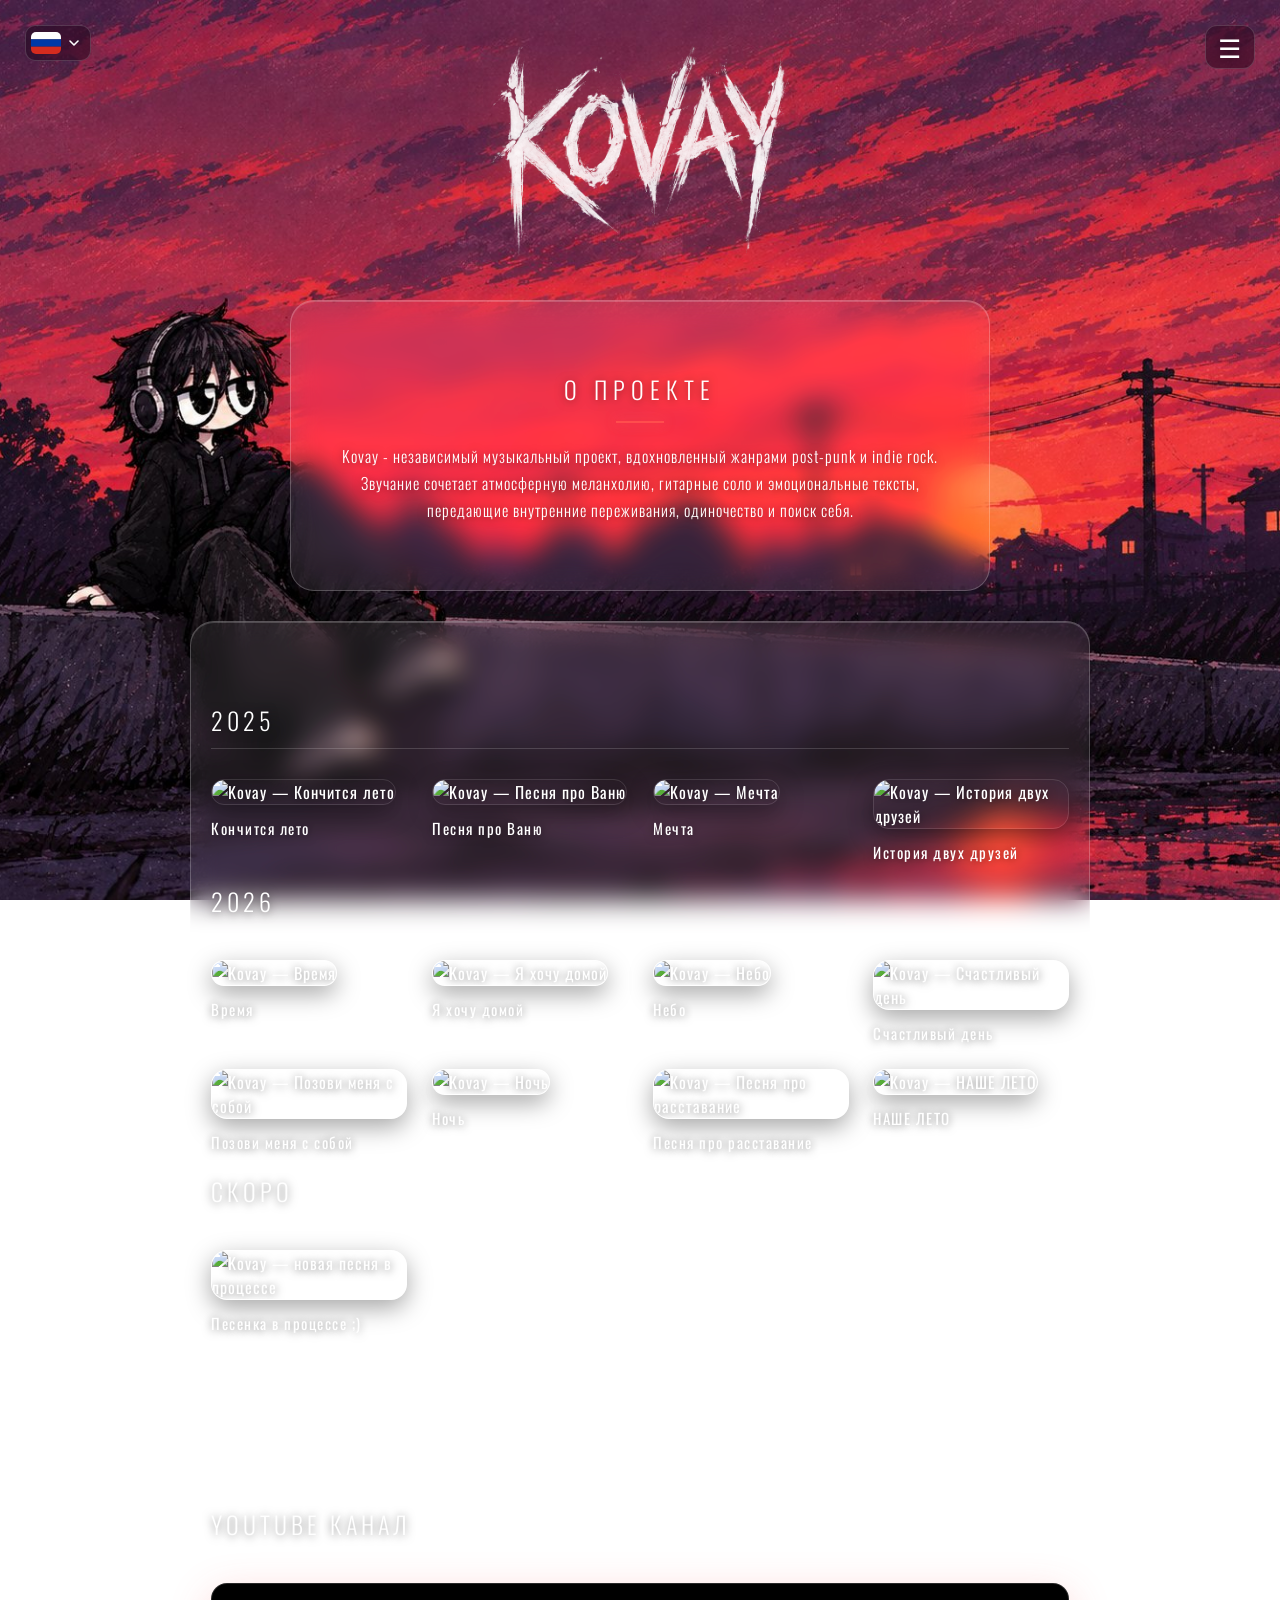
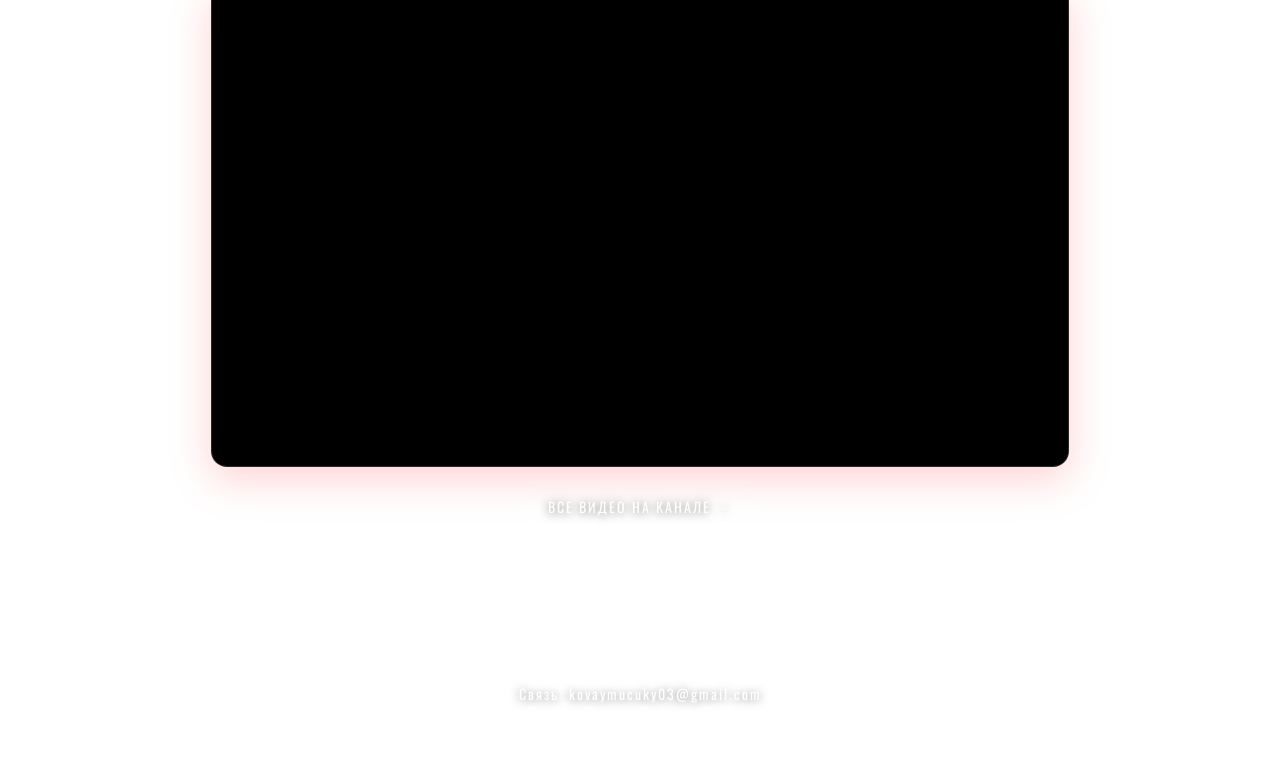
==== index.html @ 2a3c0651 "Update index.html" ====
<!DOCTYPE html>
<html lang="ru">
<head>
  <meta charset="UTF-8">
  <meta name="viewport" content="width=device-width, initial-scale=1.0">
  <title>Kovay - официальный сайт</title>
  <meta name="description" content="Kovay — независимый музыкальный проект в жанрах post-punk и indie rock. Все треки, биография и ссылки на Spotify, Яндекс Музыку, Apple Music, VK и SoundCloud.">
  <meta name="robots" content="index, follow">
  <meta name="theme-color" content="#1a0614">
  <link rel="canonical" href="https://kovaymucuky03-netizen.github.io/Kovay/">

  <!-- Как сайт выглядит при отправке ссылки в соцсетях и мессенджерах -->
  <meta property="og:type" content="website">
  <meta property="og:site_name" content="Kovay">
  <meta property="og:title" content="Kovay — пост-панк и инди-рок">
  <meta property="og:description" content="Независимый музыкальный проект: атмосферная меланхолия, гитарные соло и честные тексты.">
  <meta property="og:locale" content="ru_RU">
  <meta property="og:url" content="https://kovaymucuky03-netizen.github.io/Kovay/">
  <meta property="og:image" content="https://kovaymucuky03-netizen.github.io/Kovay/images/logo.png">

  <!-- Структурированные данные: помогают поисковикам понять, что это музыкант -->
  <script type="application/ld+json">
  {
    "@context": "https://schema.org",
    "@type": "MusicGroup",
    "name": "Kovay",
    "url": "https://kovaymucuky03-netizen.github.io/Kovay/",
    "genre": ["Post-punk", "Indie rock"],
    "description": "Независимый музыкальный проект, вдохновленный жанрами post-punk и indie rock.",
    "sameAs": [
      "https://t.me/kova_muc",
      "https://www.instagram.com/kovay03",
      "https://youtube.com/@kovay_03",
      "https://vk.ru/club232415793",
      "https://www.tiktok.com/@kovay_03",
      "https://x.com/Kovay03",
      "https://music.yandex.ru/artist/24580367",
      "https://open.spotify.com/artist/4reZOTBuHPvDIHdovJuTrQ",
      "https://music.apple.com/ru/artist/kovay/1840839513",
      "https://vk.com/artist/7768007229962713518",
      "https://soundcloud.com/kovay-music"
    ]
  }
  </script>

  <script>document.documentElement.classList.add("js");</script>
  <link rel="stylesheet" href="style.css?v=16">
  <link rel="icon" href="images/favicon.ico" sizes="any">
  <link rel="icon" type="image/png" sizes="48x48" href="images/icon-48.png">
  <link rel="icon" type="image/png" sizes="96x96" href="images/icon-96.png">
  <link rel="icon" type="image/png" sizes="192x192" href="images/icon-192.png">
  <link rel="apple-touch-icon" href="images/apple-touch-icon.png">
</head>
<body>

<!-- Определения флагов -->
<svg width="0" height="0" style="position:absolute" aria-hidden="true">
  <defs>
    <symbol id="flag-ru" viewBox="0 0 9 6" preserveAspectRatio="xMidYMid slice">
      <rect width="9" height="2" y="0" fill="#fff"/>
      <rect width="9" height="2" y="2" fill="#0039A6"/>
      <rect width="9" height="2" y="4" fill="#D52B1E"/>
    </symbol>
    <symbol id="flag-en" viewBox="0 0 60 30" preserveAspectRatio="xMidYMid slice">
      <clipPath id="uk-clip"><path d="M30,15 h30 v15 z v15 h-30 z h-30 v-15 z v-15 h30 z"/></clipPath>
      <rect width="60" height="30" fill="#012169"/>
      <path d="M0,0 L60,30 M60,0 L0,30" stroke="#fff" stroke-width="6"/>
      <path d="M0,0 L60,30 M60,0 L0,30" clip-path="url(#uk-clip)" stroke="#C8102E" stroke-width="4"/>
      <path d="M30,0 v30 M0,15 h60" stroke="#fff" stroke-width="10"/>
      <path d="M30,0 v30 M0,15 h60" stroke="#C8102E" stroke-width="6"/>
    </symbol>
  </defs>
</svg>

<!-- Переключатель языка (мини-меню) -->
<div class="lang-switch" id="langSwitch">
  <button class="lang-current" id="langCurrent" aria-haspopup="true" aria-expanded="false" aria-label="Language">
    <svg class="flag" aria-hidden="true"><use id="currentFlag" href="#flag-ru"/></svg>
    <svg class="lang-chevron" viewBox="0 0 10 6" aria-hidden="true">
      <path d="M1 1 L5 5 L9 1" fill="none" stroke="currentColor" stroke-width="1.6" stroke-linecap="round" stroke-linejoin="round"/>
    </svg>
  </button>
  <div class="lang-menu" id="langMenu">
    <button class="lang-option" data-lang="ru">
      <svg class="flag" aria-hidden="true"><use href="#flag-ru"/></svg>
      <span>Русский</span>
    </button>
    <button class="lang-option" data-lang="en">
      <svg class="flag" aria-hidden="true"><use href="#flag-en"/></svg>
      <span>English</span>
    </button>
  </div>
</div>

<header>
  <h1 class="logo"><img src="images/logo.png" alt="Kovay"></h1>

  <div class="burger" id="burger" role="button" tabindex="0" aria-label="Menu">
    ☰
  </div>
</header>

<nav id="menu" class="menu">
  <ul>
    <li onclick="openBio()" data-i18n="menu_bio">Биография</li>

    <li onclick="toggleSub('social')" data-i18n="menu_social">Соц Сети</li>
    <div id="social" class="submenu">
      <a href="https://t.me/kova_muc">Telegram</a>
      <a href="https://www.instagram.com/kovay03">Instagram</a>
      <a href="https://youtube.com/@kovay_03">YouTube</a>
      <a href="https://vk.ru/club232415793">VK</a>
      <a href="https://www.tiktok.com/@kovay_03">TikTok</a>
      <a href="https://x.com/Kovay03">X</a>
    </div>

    <li onclick="toggleSub('platforms')" data-i18n="menu_platforms">Площадки</li>
    <div id="platforms" class="submenu">
      <a href="https://music.yandex.ru/artist/24580367">Yandex Music</a>
      <a href="https://open.spotify.com/artist/4reZOTBuHPvDIHdovJuTrQ">Spotify</a>
      <a href="https://music.apple.com/ru/artist/kovay/1840839513">Apple Music</a>
      <a href="https://vk.com/artist/7768007229962713518">VK Music</a>
      <a href="https://soundcloud.com/kovay-music">SoundCloud</a>
    </div>
  </ul>
</nav>

<!-- Окно биографии -->
<div class="modal" id="bioModal" aria-hidden="true">
  <div class="modal-box" role="dialog" aria-modal="true" aria-labelledby="bioTitle">
    <button class="modal-close" id="bioClose" aria-label="Close">&times;</button>
    <figure class="modal-figure">
      <img class="modal-photo" src="images/kovay.jpg" alt="Kovay">
      <figcaption data-i18n="photo_caption">Это я, Алексей Гаврилов :3</figcaption>
    </figure>
    <div class="modal-text">
      <h2 id="bioTitle" data-i18n="bio_title">Биография</h2>
      <p data-i18n="bio_p1">Kovay – независимый музыкальный проект, вдохновленный жанрами post-punk и indie rock.</p>
      <p data-i18n="bio_p2">В 14 лет старший брат скинул ему курс по созданию музыки – но тогда это быстро надоело. А спустя два года он сам вернулся к этому, скачал программу и начал делать пост-панк. Слушал много, экспериментировал, пытался добиться нужного звучания. Слабое железо не позволяло воплотить всё задуманное, но он не сдался.</p>
      <p data-i18n="bio_p3">Потом понял, что вариться в одном жанре скучно – и пошёл дальше: пост-рок, панк-рок, инди. Начал вести TikTok, видео стали попадать в рекомендации, появились первые слушатели.</p>
    </div>
  </div>
</div>

<section class="bio">
  <h2 data-i18n="about_title">О проекте</h2>
  <p data-i18n="about_text">
    Kovay - независимый музыкальный проект, вдохновленный жанрами post-punk и indie rock.
    Звучание сочетает атмосферную меланхолию, гитарные соло и эмоциональные
    тексты, передающие внутренние переживания, одиночество и поиск себя.
  </p>
</section>

<section class="tracks">

  <h2>2025</h2>
  <div class="track-grid">

    <a href="https://band.link/hzR5E" class="track-card">
      <img src="covers/summer.jpg" alt="Kovay — Кончится лето" loading="lazy">
      <span data-i18n="t_summer">Кончится лето</span>
    </a>

    <a href="https://band.link/w7IKM" class="track-card">
      <img src="covers/vanya.jpg" alt="Kovay — Песня про Ваню" loading="lazy">
      <span data-i18n="t_vanya">Песня про Ваню</span>
    </a>

    <a href="https://band.link/afqKp" class="track-card">
      <img src="covers/dream.jpg" alt="Kovay — Мечта" loading="lazy">
      <span data-i18n="t_dream">Мечта</span>
    </a>

    <a href="https://band.link/l6ErX" class="track-card">
      <img src="covers/friends.jpg" alt="Kovay — История двух друзей" loading="lazy">
      <span data-i18n="t_friends">История двух друзей</span>
    </a>

  </div>

  <h2>2026</h2>
  <div class="track-grid">

    <a href="https://band.link/zQLbp" class="track-card">
      <img src="covers/time.jpg" alt="Kovay — Время" loading="lazy">
      <span data-i18n="t_time">Время</span>
    </a>

    <a href="https://band.link/ONAvS" class="track-card">
      <img src="covers/home.jpg" alt="Kovay — Я хочу домой" loading="lazy">
      <span data-i18n="t_home">Я хочу домой</span>
    </a>

    <a href="https://band.link/gdZNG" class="track-card">
      <img src="covers/sky.jpg" alt="Kovay — Небо" loading="lazy">
      <span data-i18n="t_sky">Небо</span>
    </a>

    <a href="https://band.link/2u0TV" class="track-card">
      <img src="covers/happy day.png" alt="Kovay — Счастливый день" loading="lazy">
      <span data-i18n="t_happy">Счастливый день</span>
    </a>

    <a href="https://t.me/kova_muc/278" class="track-card">
      <img src="covers/Pozovy menya s soboy.jpg" alt="Kovay — Позови меня с собой" loading="lazy">
      <span data-i18n="t_together">Позови меня с собой</span>
    </a>

    <a href="https://band.link/yuX4u" class="track-card">
      <img src="covers/night.jpg" alt="Kovay — Ночь" loading="lazy">
      <span data-i18n="t_night">Ночь</span>
    </a>

    <a href="https://band.link/5MsGd" class="track-card">
      <img src="covers/Not Love.jpg" alt="Kovay — Песня про расставание" loading="lazy">
      <span data-i18n="t_breakup">Песня про расставание</span>
    </a>

    <a href="https://band.link/2x1iK" class="track-card">
      <img src="covers/Our Summer.jpg" alt="Kovay — НАШЕ ЛЕТО" loading="lazy">
      <span data-i18n="t_oursummer">НАШЕ ЛЕТО</span>
    </a>

  </div>

  <h2 data-i18n="soon_title">Скоро</h2>
  <div class="track-grid">
    <a href="" class="track-card">
      <img src="images/Working.png" alt="Kovay — новая песня в процессе" loading="lazy">
      <span data-i18n="soon_track">Песенка в процессе ;)</span>
    </a>
  </div>

</section>

<section class="tracks youtube">
  <h2 data-i18n="yt_title">YouTube канал</h2>
  <div class="video-wrap">
    <iframe src="https://www.youtube.com/embed/videoseries?list=UUbYz1F2xff9l4Iz8tT4icNw"
            title="Kovay — YouTube" loading="lazy" allowfullscreen
            allow="accelerometer; encrypted-media; picture-in-picture; fullscreen"
            referrerpolicy="strict-origin-when-cross-origin"></iframe>
  </div>
  <p class="yt-link"><a href="https://www.youtube.com/@Kovay_03/videos" data-i18n="yt_all">Все видео на канале →</a></p>

</section>

<footer>
  <p><span data-i18n="contact">Связь:</span> kovaymucuky03@gmail.com</p>
</footer>

<script src="anim.js?v=2"></script>
<script src="script.js?v=6"></script>
</body>
</html>
---- style.css ----
@import url('https://fonts.googleapis.com/css2?family=Oswald:wght@300;500&display=swap');

/* ===== ПАЛИТРА (под закатный фон) ===== */
:root {
  --accent: #ff4d4d;                       /* алый акцент */
  --accent-soft: rgba(255, 77, 77, 0.55);
  --glass: rgba(14, 4, 18, 0.45);          /* тёмное стекло */
  --glass-strong: rgba(14, 4, 18, 0.62);
  --line: rgba(255, 255, 255, 0.16);       /* тонкие светлые линии */
  --blur: blur(18px) saturate(140%);
}

html {
  scrollbar-width: thin;
  scrollbar-color: rgba(255, 255, 255, 0.3) transparent;
}

::selection {
  background: var(--accent);
  color: #fff;
}

body {
  margin: 0;
  font-family: 'Oswald', sans-serif;
  color: #fff;
  background: url('bg.jpg') no-repeat center center fixed;
  background-size: cover;
  background-attachment: fixed;
  letter-spacing: 1px;
  text-shadow: 0 1px 10px rgba(0, 0, 0, 0.55); /* читаемость белого текста на фоне */
}

/* затемнение полностью убрано */
.overlay {
  display: none;
}

/* логотип (картинка) */
.logo {
  margin: 40px 0 0;
  text-align: center;
  line-height: 0;
}

.logo img {
  display: block;
  margin: 0 auto;
  height: 220px;
  width: auto;
  max-width: 90%;
  object-fit: contain;
  filter: drop-shadow(0 0 22px rgba(255, 77, 77, 0.35));
}

/* ===== БУРГЕР ===== */
.burger {
  position: fixed;
  right: 25px;
  top: 25px;
  z-index: 10000;
  font-size: 26px;
  line-height: 1;
  cursor: pointer;
  color: #fff;
  padding: 8px 12px;
  background: var(--glass);
  -webkit-backdrop-filter: var(--blur);
  backdrop-filter: var(--blur);
  border: 1px solid var(--line);
  border-radius: 12px;
  transition: 0.3s;
}

.burger:hover {
  border-color: var(--accent);
  box-shadow: 0 0 18px rgba(255, 77, 77, 0.35);
}

/* ===== МЕНЮ (стекло с размытием фона) ===== */
.menu {
  position: fixed;
  right: 0;
  top: 0;
  width: 320px;
  height: 100%;
  box-sizing: border-box;
  padding: 96px 28px 30px; /* сверху место под кнопку-бургер */
  background: linear-gradient(180deg, rgba(48, 8, 32, 0.42), rgba(10, 3, 16, 0.62));
  -webkit-backdrop-filter: var(--blur);
  backdrop-filter: var(--blur);
  border-left: 1px solid var(--line);
  border-radius: 24px 0 0 24px;
  box-shadow: -20px 0 60px rgba(0, 0, 0, 0.35);

  transform: translateX(100%);
  visibility: hidden;
  transition: transform 0.35s ease, visibility 0.35s;

  z-index: 9999;
  overflow-y: auto;
}

.menu.active {
  transform: translateX(0);
  visibility: visible;
}

.menu ul {
  list-style: none;
  padding: 0;
  margin: 0;
}

/* главные пункты */
.menu li {
  position: relative;
  overflow: hidden;
  font-size: 20px;
  letter-spacing: 3px;
  text-transform: uppercase;
  padding: 14px 18px;
  margin: 12px 0;
  color: #fff;
  cursor: pointer;
  background: rgba(255, 255, 255, 0.05);
  border: 1px solid var(--line);
  border-radius: 14px;
  transition: background 0.3s, border-color 0.3s, padding-left 0.3s;
}

/* алая «планка» слева, появляется при наведении */
.menu li::before {
  content: "";
  position: absolute;
  left: 0;
  top: 0;
  bottom: 0;
  width: 3px;
  background: var(--accent);
  box-shadow: 0 0 12px var(--accent);
  transform: scaleY(0);
  transition: transform 0.3s;
}

.menu li:hover {
  background: rgba(255, 77, 77, 0.14);
  border-color: var(--accent-soft);
  padding-left: 24px;
}

.menu li:hover::before {
  transform: scaleY(1);
}

/* подменю */
.submenu {
  display: none;
  margin: 4px 0 18px 10px;
  padding-left: 12px;
  border-left: 1px solid var(--accent-soft);
}

/* ссылки внутри */
.menu a {
  display: block;
  font-size: 16px;
  padding: 9px 12px;
  margin: 3px 0;
  color: #fff;
  text-decoration: none;
  border-radius: 10px;
  transition: 0.25s;
}

.menu a:hover {
  background: rgba(255, 255, 255, 0.1);
  padding-left: 18px;
}

/* ===== О ПРОЕКТЕ ===== */
.bio {
  text-align: center;
  padding: 80px 20px;
  max-width: 700px;
  margin: auto;
}

.bio h2 {
  font-weight: 300;
  letter-spacing: 6px;
  text-transform: uppercase;
  margin-bottom: 20px;
}

/* тонкая алая черта под заголовком */
.bio h2::after {
  content: "";
  display: block;
  width: 48px;
  height: 2px;
  margin: 14px auto 0;
  background: var(--accent);
  box-shadow: 0 0 12px var(--accent);
}

.bio p {
  color: #fff;
  font-weight: 300;
  line-height: 1.7;
}

/* ===== ТРЕКИ ===== */
.tracks {
  padding: 60px 20px;
  max-width: 900px;
  margin: auto;
}

.tracks h2 {
  font-weight: 300;
  letter-spacing: 4px;
  text-transform: uppercase;
  border-bottom: 1px solid var(--line);
  padding-bottom: 10px;
}

.track-grid {
  display: grid;
  grid-template-columns: repeat(auto-fill, minmax(180px, 1fr));
  gap: 25px;
  margin-top: 30px;
}

.track-card {
  text-decoration: none;
  color: #fff;
  transition: 0.3s;
}

.track-card img {
  width: 100%;
  height: 180px;
  object-fit: cover;
  transition: transform 0.3s, box-shadow 0.3s, border-color 0.3s;
  border: 1px solid rgba(255, 255, 255, 0.12);
  border-radius: 16px;
  box-shadow: 0 8px 24px rgba(0, 0, 0, 0.35);
}

.track-card span {
  display: block;
  margin-top: 12px;
  color: #fff;
  font-size: 15px;
  letter-spacing: 1.5px;
}

.track-card:hover img {
  transform: scale(1.05);
  border-color: var(--accent-soft);
  box-shadow: 0 12px 32px rgba(255, 77, 77, 0.35);
}

.track-card.disabled {
  opacity: 0.4;
}

/* ===== СВЕТЛОЕ СТЕКЛО (без затемнения фона) ===== */
.bio,
.tracks {
  background: rgba(255, 255, 255, 0.07);
  -webkit-backdrop-filter: blur(14px) saturate(130%);
  backdrop-filter: blur(14px) saturate(130%);
  border: 1px solid rgba(255, 255, 255, 0.22);
  border-radius: 24px;
  box-shadow: inset 0 1px 0 rgba(255, 255, 255, 0.18);
  box-sizing: border-box;
}

.bio { margin: 40px auto 30px; padding: 50px 30px; }
.tracks { margin: 30px auto; }

/* ===== ВИДЕО YOUTUBE ===== */
.video-wrap {
  position: relative;
  aspect-ratio: 16 / 9;
  margin-top: 30px;
  border: 1px solid var(--line);
  border-radius: 16px;
  overflow: hidden;
  box-shadow: 0 12px 40px rgba(255, 77, 77, 0.25);
  background: #000;
}

.video-wrap iframe {
  position: absolute;
  inset: 0;
  width: 100%;
  height: 100%;
  border: 0;
}

.yt-link {
  text-align: center;
  margin: 18px 0 0;
}

.yt-link a {
  color: #fff;
  text-decoration: none;
  font-size: 14px;
  letter-spacing: 2px;
  text-transform: uppercase;
  padding: 10px 20px;
  display: inline-block;
  border: 1px solid var(--line);
  border-radius: 12px;
  background: rgba(255, 255, 255, 0.05);
  transition: 0.3s;
}

.yt-link a:hover {
  border-color: var(--accent);
  background: rgba(255, 77, 77, 0.14);
  box-shadow: 0 0 18px rgba(255, 77, 77, 0.3);
}

/* ===== ФУТЕР ===== */
footer {
  text-align: center;
  padding: 50px;
  color: #fff;
  font-size: 14px;
  letter-spacing: 2px;
}

/* ===== ПЕРЕКЛЮЧАТЕЛЬ ЯЗЫКА (мини-меню) ===== */
.lang-switch {
  position: fixed;
  left: 25px;
  top: 25px;
  z-index: 10000;
}

.lang-current {
  display: flex;
  align-items: center;
  gap: 8px;
  height: 36px;
  padding: 0 11px 0 5px;
  box-sizing: border-box;
  border: 1px solid var(--line);
  border-radius: 10px;
  background: var(--glass);
  -webkit-backdrop-filter: var(--blur);
  backdrop-filter: var(--blur);
  color: #fff;
  cursor: pointer;
  transition: 0.3s;
}

.lang-current:hover,
.lang-switch.open .lang-current {
  border-color: var(--accent);
  box-shadow: 0 0 18px rgba(255, 77, 77, 0.3);
}

.flag {
  width: 30px;
  height: 22px;
  border-radius: 5px;
  display: block;
  flex-shrink: 0;
}

.lang-chevron {
  width: 10px;
  height: 6px;
  transition: transform 0.3s;
}

.lang-switch.open .lang-chevron {
  transform: rotate(180deg);
}

.lang-menu {
  position: absolute;
  top: calc(100% + 6px);
  left: 0;
  min-width: 100%;
  box-sizing: border-box;
  padding: 4px;
  background: var(--glass-strong);
  -webkit-backdrop-filter: var(--blur);
  backdrop-filter: var(--blur);
  border: 1px solid var(--line);
  border-radius: 10px;
  opacity: 0;
  visibility: hidden;
  transform: translateY(-6px);
  transition: opacity 0.25s ease, transform 0.25s ease, visibility 0.25s;
}

.lang-switch.open .lang-menu {
  opacity: 1;
  visibility: visible;
  transform: none;
}

.lang-option {
  display: flex;
  align-items: center;
  gap: 10px;
  width: 100%;
  padding: 6px 12px 6px 6px;
  background: none;
  border: none;
  border-radius: 7px;
  color: #fff;
  font-family: inherit;
  font-size: 15px;
  letter-spacing: 1px;
  white-space: nowrap;
  cursor: pointer;
  transition: 0.2s;
}

.lang-option:hover {
  background: rgba(255, 255, 255, 0.12);
}

.lang-option.active {
  background: rgba(255, 77, 77, 0.18);
}

.lang-current:focus-visible,
.lang-option:focus-visible,
.burger:focus-visible,
.modal-close:focus-visible {
  outline: 2px solid #fff;
  outline-offset: 2px;
}

/* ===== ОКНО БИОГРАФИИ ===== */
.modal {
  position: fixed;
  inset: 0;
  z-index: 20000;
  background: rgba(8, 2, 12, 0.55);
  -webkit-backdrop-filter: blur(10px);
  backdrop-filter: blur(10px);
  display: flex;
  align-items: center;
  justify-content: center;
  padding: 20px;
  opacity: 0;
  visibility: hidden;
  transition: opacity 0.3s ease, visibility 0.3s;
}

.modal.active {
  opacity: 1;
  visibility: visible;
}

.modal-box {
  position: relative;
  background: var(--glass-strong);
  -webkit-backdrop-filter: var(--blur);
  backdrop-filter: var(--blur);
  border: 1px solid var(--line);
  max-width: 860px;
  width: 100%;
  max-height: 90vh;
  overflow-y: auto;
  display: flex;
  gap: 30px;
  padding: 30px;
  box-sizing: border-box;
  border-radius: 24px;
  box-shadow: 0 20px 60px rgba(0, 0, 0, 0.45);
}

.modal-figure {
  width: 280px;
  margin: 0;
  flex-shrink: 0;
}

.modal-photo {
  display: block;
  width: 100%;
  height: 280px;
  object-fit: cover;
  border: 1px solid var(--line);
  border-radius: 16px;
}

.modal-figure figcaption {
  margin-top: 10px;
  text-align: center;
  font-size: 14px;
  color: #fff;
}

.modal-text h2 {
  font-weight: 300;
  letter-spacing: 5px;
  margin: 0 0 20px;
  text-transform: uppercase;
}

.modal-text p {
  color: #fff;
  font-weight: 300;
  line-height: 1.7;
  margin: 0 0 14px;
}

.modal-close {
  position: absolute;
  right: 12px;
  top: 8px;
  background: none;
  border: none;
  color: #fff;
  font-size: 32px;
  cursor: pointer;
  transition: 0.2s;
  font-family: inherit;
  border-radius: 10px;
}

.modal-close:hover {
  color: var(--accent);
}

/* ===== МОБИЛЬНАЯ ВЕРСИЯ ===== */
@media (max-width: 768px) {

  /* фон */
  body {
    background: none !important;
  }

  body::before {
    content: "";
    position: fixed;
    inset: 0;
    background: url('bg-mobile.jpg') no-repeat center center;
    background-size: cover;
    z-index: -1;
  }

  .overlay {
    display: none;
  }

  /* логотип */
  .logo {
    margin-top: 30px;
  }

  .logo img {
    height: 150px;
  }

  /* бургер и язык */
  .burger {
    font-size: 24px;
    top: 20px;
    right: 20px;
  }

  .lang-switch {
    left: 15px;
    top: 20px;
  }

  .lang-current {
    height: 34px;
  }

  /* меню */
  .menu {
    width: 78%;
    max-width: 300px;
    padding: 88px 20px 24px;
  }

  .menu li {
    font-size: 17px;
    padding: 13px 16px;
  }

  .menu a {
    font-size: 15px;
  }

  /* био */
  .bio {
    padding: 30px 15px;
    margin: 24px 12px 20px;
  }

  .tracks {
    margin: 20px 12px;
  }

  .bio p {
    font-size: 14px;
  }

  /* треки */
  .tracks {
    padding: 30px 15px;
  }

  .track-grid {
    grid-template-columns: 1fr;
    gap: 20px;
  }

  .track-card img {
    height: 200px;
  }

  .track-card span {
    font-size: 14px;
  }

  /* футер */
  footer {
    font-size: 12px;
    padding: 30px 10px;
  }

  /* окно биографии */
  .modal-box {
    flex-direction: column;
    align-items: center;
    gap: 20px;
    padding: 50px 20px 25px;
  }

  .modal-figure {
    width: 100%;
    max-width: 280px;
  }

  .modal-photo {
    height: auto;
    aspect-ratio: 1 / 1;
  }

  .modal-text p {
    font-size: 14px;
  }
}

/* ===== АНИМАЦИИ ПОЯВЛЕНИЯ ===== */
@keyframes logoIn {
  from {
    opacity: 0;
    transform: translateY(-14px);
    filter: blur(8px);
  }
}

@media (prefers-reduced-motion: no-preference) {

  /* логотип плавно проявляется при загрузке */
  .js .logo {
    animation: logoIn 1.4s ease-out both;
  }

  /* блоки и текст появляются при прокрутке */
  .js .reveal {
    opacity: 0;
    transform: translateY(32px);
    filter: blur(4px);
    transition:
      opacity 0.9s cubic-bezier(0.22, 1, 0.36, 1),
      transform 0.9s cubic-bezier(0.22, 1, 0.36, 1),
      filter 0.9s ease;
    transition-delay: var(--d, 0s);
    will-change: opacity, transform;
  }

  .js .reveal.visible {
    opacity: 1;
    transform: none;
    filter: none;
  }
}
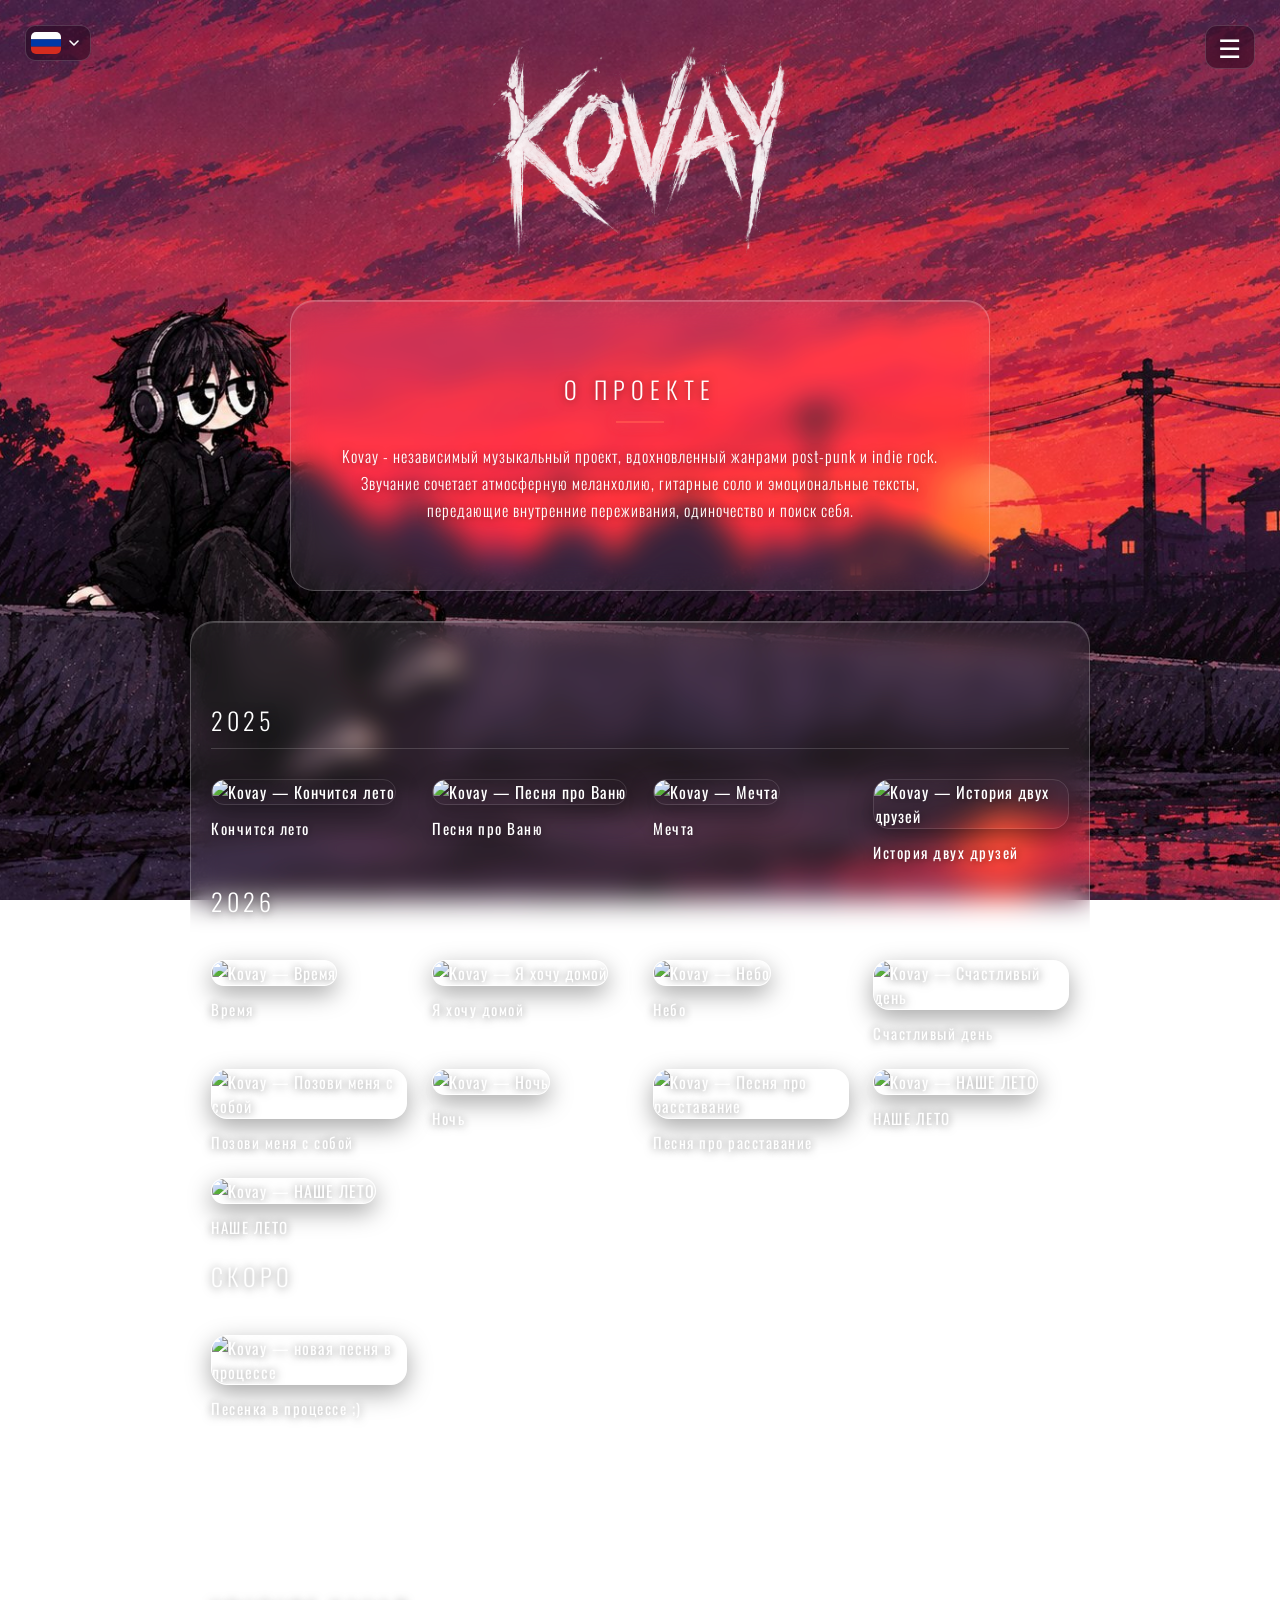
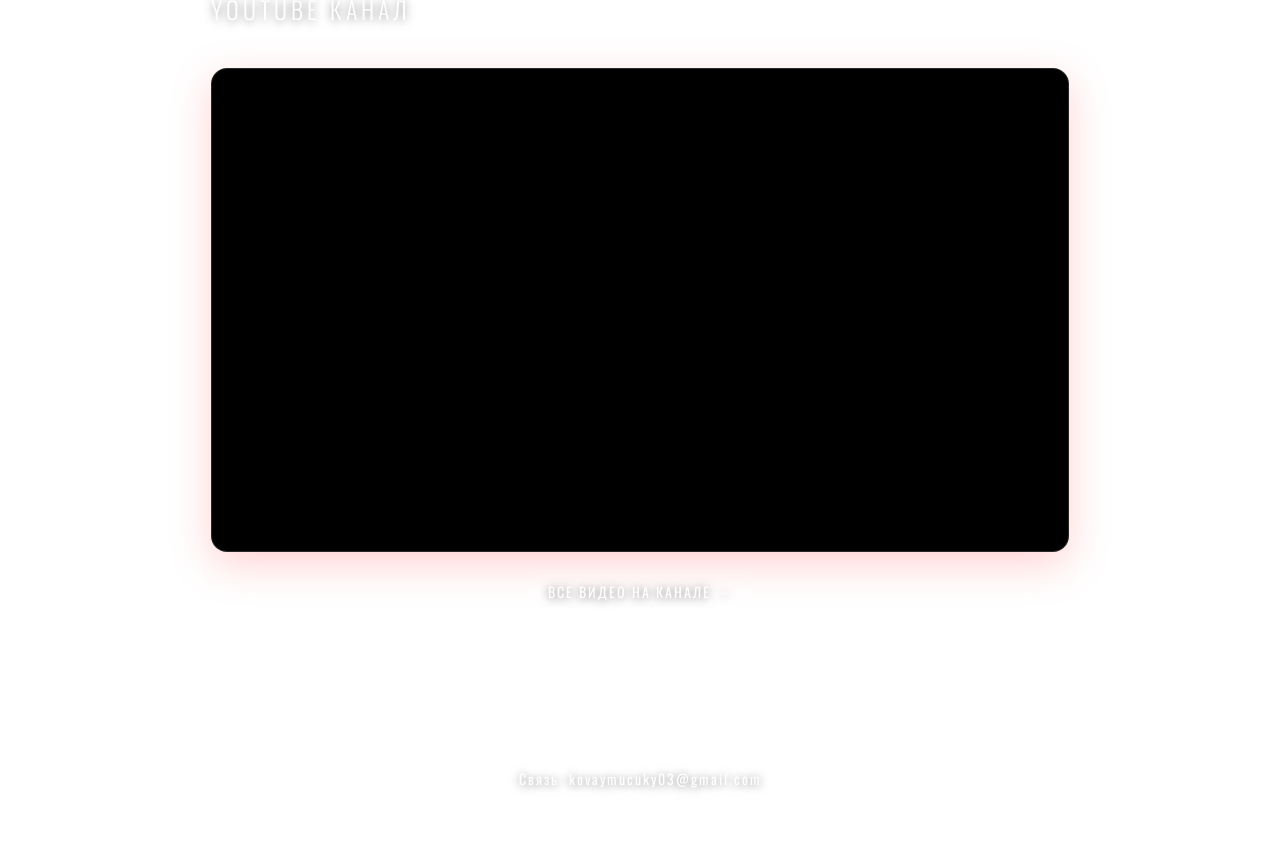
==== commit 9c72f197: "Update index.html" ====
--- a/index.html
+++ b/index.html
@@ -221,6 +221,11 @@
       <span data-i18n="t_oursummer">НАШЕ ЛЕТО</span>
     </a>
 
+    <a href="https://soundcloud.com/daniel-635794808/bezrabotnyj-mudila?si=bd40d3eab7d3429dad709a22e3ebe2ee&utm_source=clipboard&utm_medium=text&utm_campaign=social_sharing" class="track-card">
+      <img src="covers/Our Summer.jpg" alt="Kovay — НАШЕ ЛЕТО" loading="lazy">
+      <span data-i18n="t_oursummer">Безработный мудила</span>
+    </a>
+
   </div>
 
   <h2 data-i18n="soon_title">Скоро</h2>
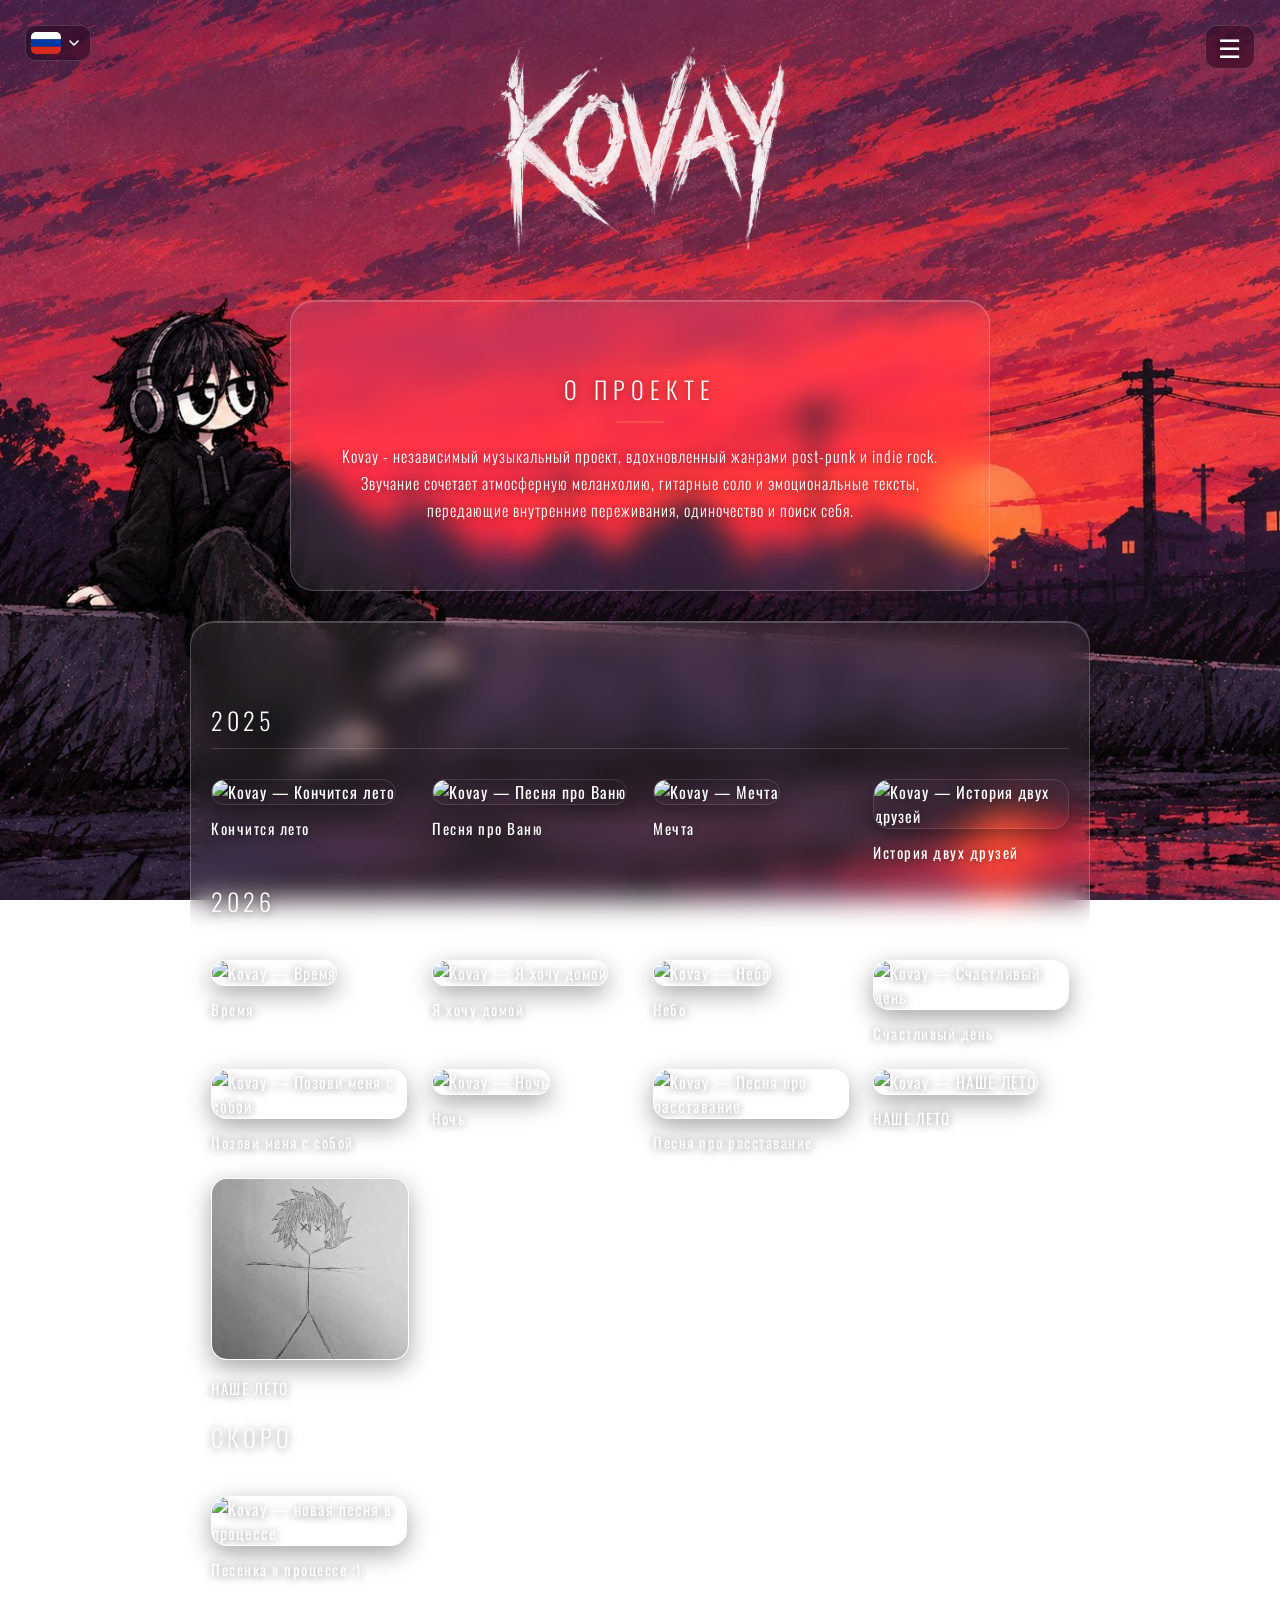
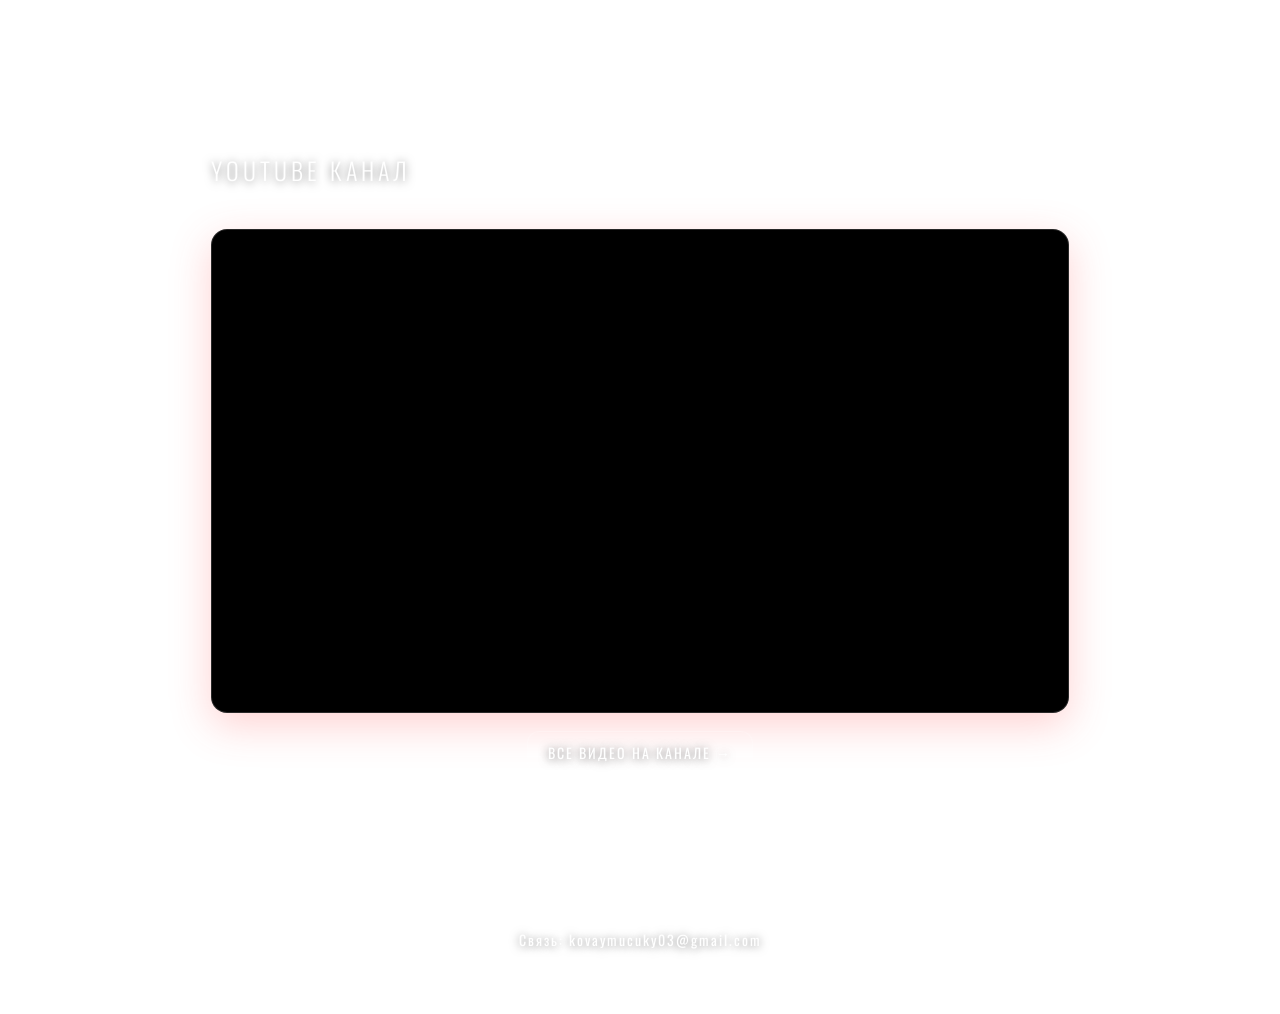
==== commit 18050945: "Update index.html" ====
--- a/index.html
+++ b/index.html
@@ -222,7 +222,7 @@
     </a>
 
     <a href="https://soundcloud.com/daniel-635794808/bezrabotnyj-mudila?si=bd40d3eab7d3429dad709a22e3ebe2ee&utm_source=clipboard&utm_medium=text&utm_campaign=social_sharing" class="track-card">
-      <img src="covers/Our Summer.jpg" alt="Kovay — НАШЕ ЛЕТО" loading="lazy">
+      <img src="covers/Workerless.jpg" alt="Kovay — Безработный мудила" loading="lazy">
       <span data-i18n="t_oursummer">Безработный мудила</span>
     </a>
 
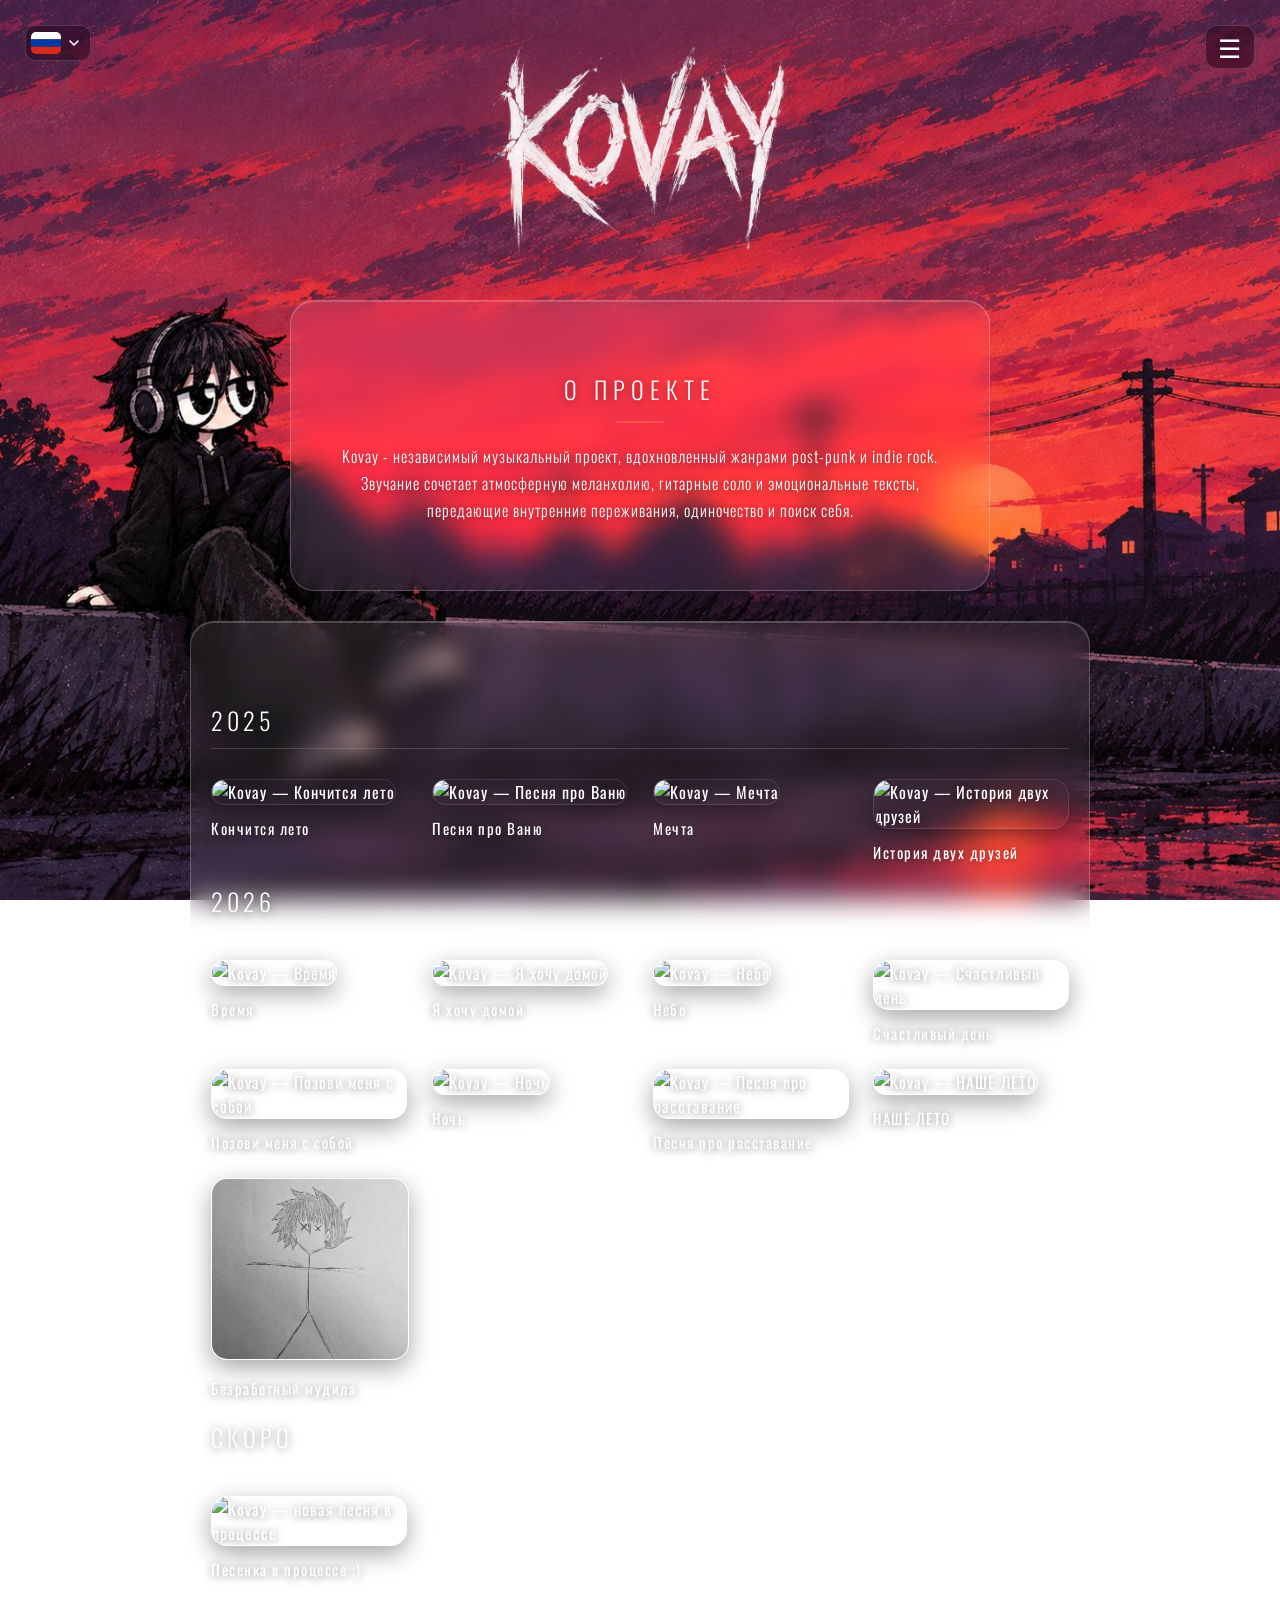
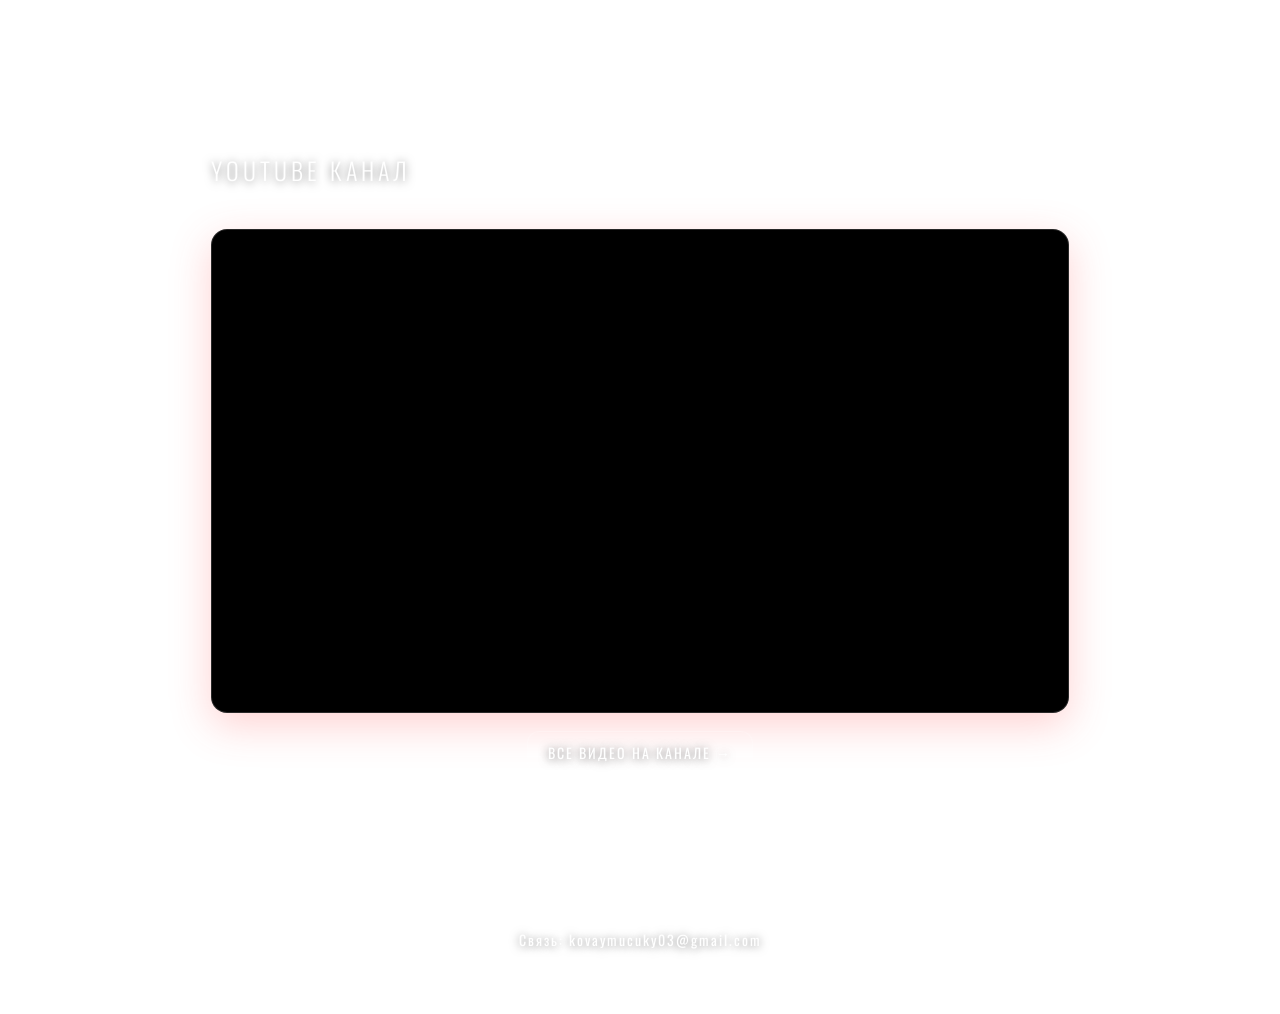
==== commit ab2ffd2e: "Update index.html" ====
--- a/index.html
+++ b/index.html
@@ -223,7 +223,7 @@
 
     <a href="https://soundcloud.com/daniel-635794808/bezrabotnyj-mudila?si=bd40d3eab7d3429dad709a22e3ebe2ee&utm_source=clipboard&utm_medium=text&utm_campaign=social_sharing" class="track-card">
       <img src="covers/Workerless.jpg" alt="Kovay — Безработный мудила" loading="lazy">
-      <span data-i18n="t_oursummer">Безработный мудила</span>
+      <span data-i18n="t_workless">Безработный мудила</span>
     </a>
 
   </div>
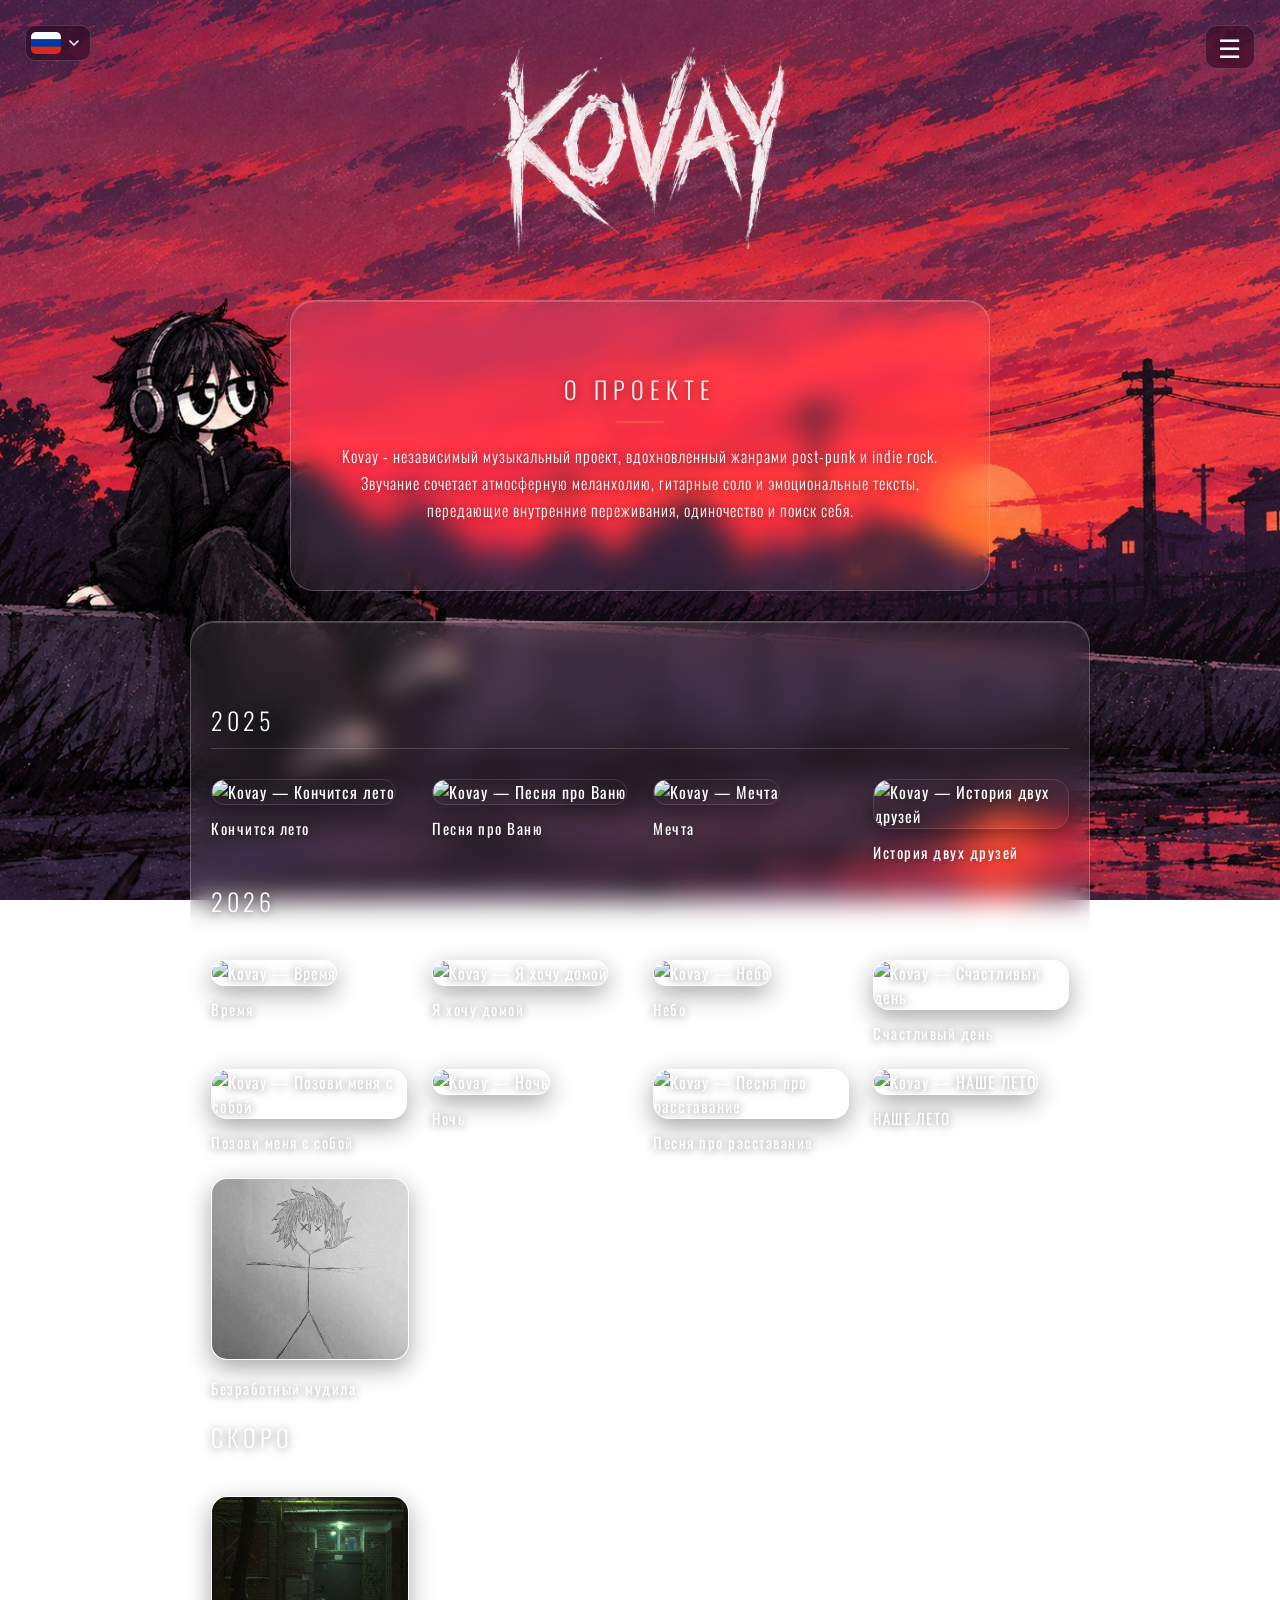
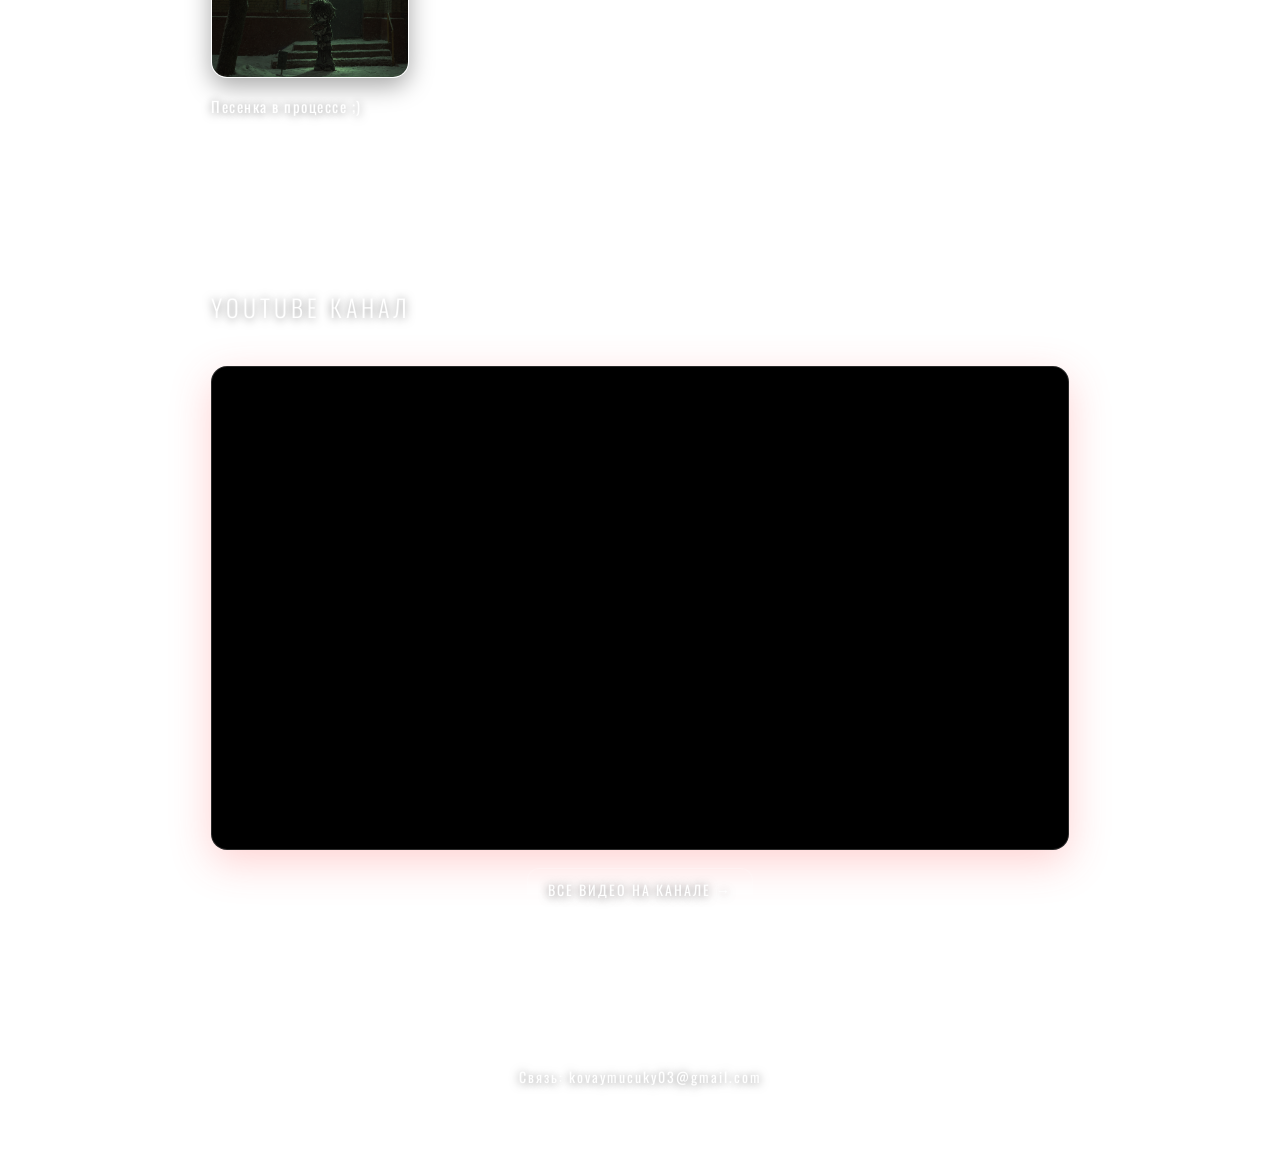
==== commit 48095a3b: "Update index.html" ====
--- a/index.html
+++ b/index.html
@@ -9,7 +9,7 @@
   <meta name="theme-color" content="#1a0614">
   <link rel="canonical" href="https://kovaymucuky03-netizen.github.io/Kovay/">
 
-  <!-- Как сайт выглядит при отправке ссылки в соцсетях и мессенджерах -->
+
   <meta property="og:type" content="website">
   <meta property="og:site_name" content="Kovay">
   <meta property="og:title" content="Kovay — пост-панк и инди-рок">
@@ -18,7 +18,7 @@
   <meta property="og:url" content="https://kovaymucuky03-netizen.github.io/Kovay/">
   <meta property="og:image" content="https://kovaymucuky03-netizen.github.io/Kovay/images/logo.png">
 
-  <!-- Структурированные данные: помогают поисковикам понять, что это музыкант -->
+
   <script type="application/ld+json">
   {
     "@context": "https://schema.org",
@@ -53,7 +53,7 @@
 </head>
 <body>
 
-<!-- Определения флагов -->
+
 <svg width="0" height="0" style="position:absolute" aria-hidden="true">
   <defs>
     <symbol id="flag-ru" viewBox="0 0 9 6" preserveAspectRatio="xMidYMid slice">
@@ -72,7 +72,7 @@
   </defs>
 </svg>
 
-<!-- Переключатель языка (мини-меню) -->
+
 <div class="lang-switch" id="langSwitch">
   <button class="lang-current" id="langCurrent" aria-haspopup="true" aria-expanded="false" aria-label="Language">
     <svg class="flag" aria-hidden="true"><use id="currentFlag" href="#flag-ru"/></svg>
@@ -125,7 +125,7 @@
   </ul>
 </nav>
 
-<!-- Окно биографии -->
+
 <div class="modal" id="bioModal" aria-hidden="true">
   <div class="modal-box" role="dialog" aria-modal="true" aria-labelledby="bioTitle">
     <button class="modal-close" id="bioClose" aria-label="Close">&times;</button>
@@ -231,8 +231,8 @@
   <h2 data-i18n="soon_title">Скоро</h2>
   <div class="track-grid">
     <a href="" class="track-card">
-      <img src="images/Working.png" alt="Kovay — новая песня в процессе" loading="lazy">
-      <span data-i18n="soon_track">Песенка в процессе ;)</span>
+      <img src="covers/postpunk.png" alt="Kovay — трушный пост-панк" loading="lazy">
+      <span data-i18n="soon_track">трушный пост-панк</span>
     </a>
   </div>
 
